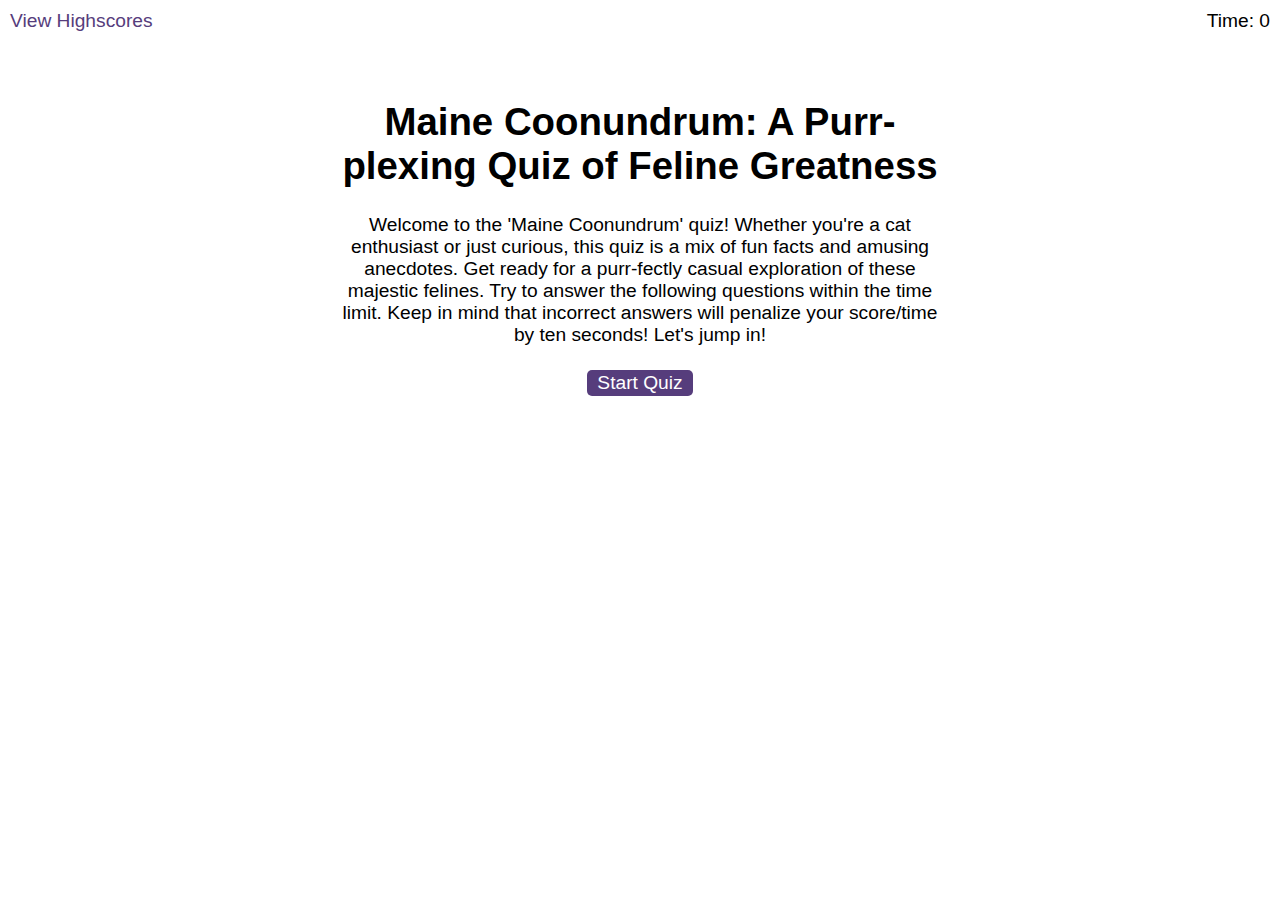
==== index.html @ fcfe4f9b "JS: questions added, start button programmed (with event listener) to trigger timer and load first q" ====
<!DOCTYPE html>
<html lang="en-gb">
  <head>
    <meta charset="UTF-8" />
    <meta name="viewport" content="width=device-width, initial-scale=1.0" />
    <meta http-equiv="X-UA-Compatible" content="ie=edge" />
    <title>Maine Coonundrum Quiz</title>

    <link rel="stylesheet" href="./assets/css/styles.css" />
  </head>

  <body>
    <div class="scores"><a href="./assets/pages/highscores.html">View Highscores</a></div>

    <div class="timer">Time: <span id="time">0</span></div>

    <div class="wrapper">
      <div id="start-screen" class="start">
        <h1>Maine Coonundrum: A Purr-plexing Quiz of Feline Greatness</h1>
        <p>
          Welcome to the 'Maine Coonundrum' quiz! Whether you're a cat enthusiast or just curious, this quiz is a mix of fun facts and amusing anecdotes. Get ready for a purr-fectly casual exploration of these majestic felines. Try to answer the following questions within the time limit. Keep in mind that incorrect answers will penalize your score/time by ten seconds! Let's jump in!
        </p>
        <button id="start">Start Quiz</button>
      </div>

      <div id="questions" class="hide">
        <h2 id="question-title"></h2>
        <div id="choices" class="choices"></div>
      </div>

      <div id="end-screen" class="hide">
        <h2>All done!</h2>
        <p>Your final score is <span id="final-score"></span>.</p>
        <p>
          Enter initials: <input type="text" id="initials" max="3" />
          <button id="submit">Submit</button>
        </p>
      </div>

      <div id="feedback" class="feedback hide"></div>
    </div>

    <script src="./assets/js/questions.js"></script>
    <script src="./assets/js/logic.js"></script>
  </body>
</html>
---- assets/css/styles.css ----
:root {
  --button-link-color: #563d7c;
  --button-link-hover: #8570a5;
}

body {
  font-family: Arial;
  font-size: 120%;
}

a {
  color: var(--button-link-color);
  text-decoration: none;
  transition: color 0.1s;
}

a:hover {
  color: var(--button-link-hover);
}

button {
  display: inline-block;
  margin: 5px;
  cursor: pointer;
  font-size: 100%;
  background-color: var(--button-link-color);
  border-radius: 5px;
  padding: 2px 10px;
  color: white;
  border: 0;
  transition: background-color 0.1s;
}

button:hover {
  background-color: var(--button-link-hover);
}

.choices button {
  display: block;
}

input[type="text"] {
  font-size: 100%;
}

ol {
  padding-left: 0px;
  max-height: 400px;
  overflow: auto;
}

li {
  padding: 5px;
  list-style: decimal inside none;
}

li:nth-child(odd) {
  background-color: #f3edfc;
}

.wrapper {
  margin: 100px auto 0 auto;
  max-width: 600px;
}

.hide {
  display: none;
}

.show {
  display: block;
}

.start {
  text-align: center;
}

.scores {
  position: absolute;
  top: 10px;
  left: 10px;
}

.feedback {
  font-style: italic;
  font-size: 120%;
  margin-top: 20px;
  padding-top: 10px;
  color: gray;
  border-top: 2px solid #ccc;
}

.timer {
  position: absolute;
  top: 10px;
  right: 10px;
}
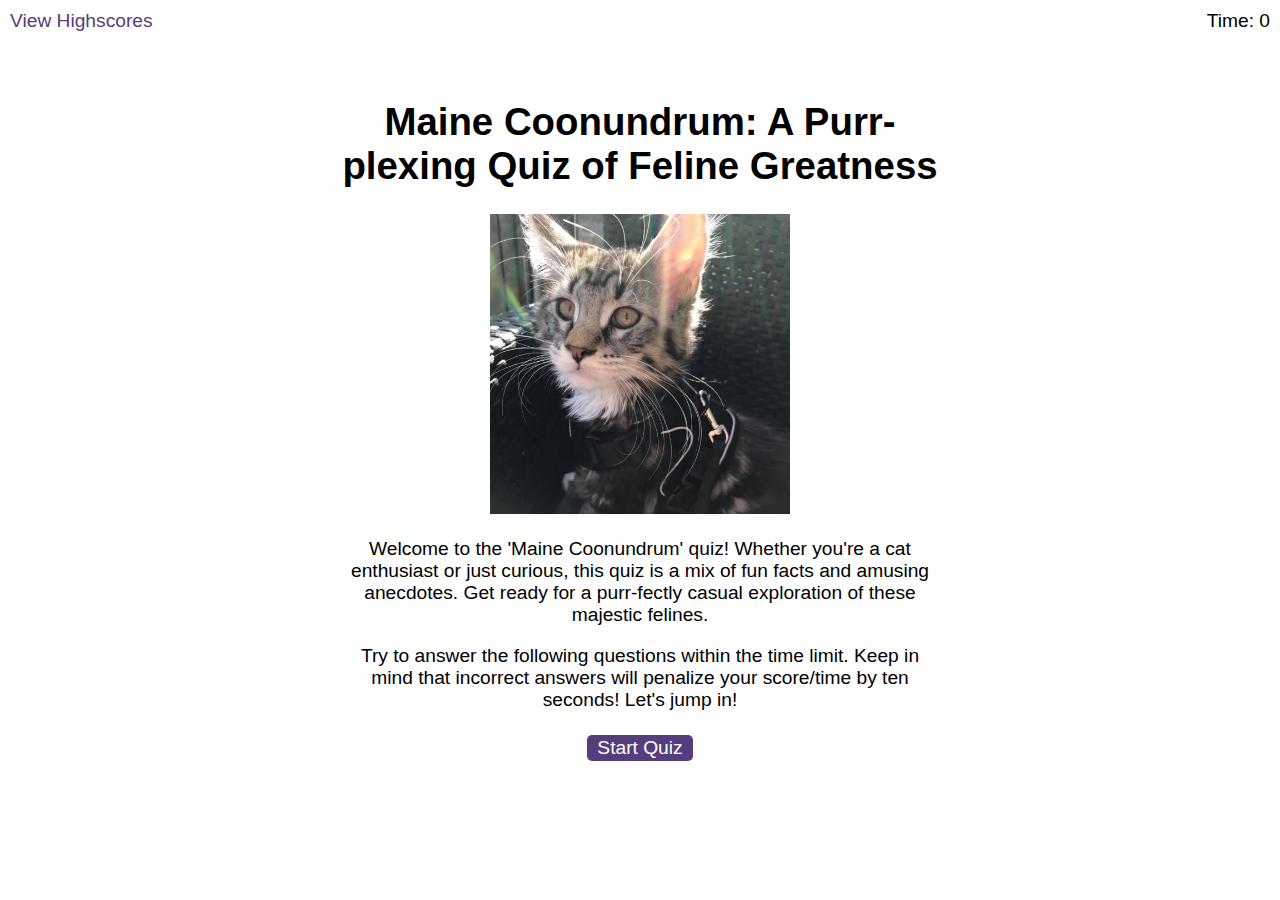
==== commit 3bad14d0: "added images" ====
--- a/index.html
+++ b/index.html
@@ -17,8 +17,12 @@
     <div class="wrapper">
       <div id="start-screen" class="start">
         <h1>Maine Coonundrum: A Purr-plexing Quiz of Feline Greatness</h1>
+        <img src="./assets/images/cats (1).jpg" alt="Picture of a Maine Coon cat" height="300px" width="300px" />
         <p>
-          Welcome to the 'Maine Coonundrum' quiz! Whether you're a cat enthusiast or just curious, this quiz is a mix of fun facts and amusing anecdotes. Get ready for a purr-fectly casual exploration of these majestic felines. Try to answer the following questions within the time limit. Keep in mind that incorrect answers will penalize your score/time by ten seconds! Let's jump in!
+          Welcome to the 'Maine Coonundrum' quiz! Whether you're a cat enthusiast or just curious, this quiz is a mix of fun facts and amusing anecdotes. Get ready for a purr-fectly casual exploration of these majestic felines.
+        </p>
+        <p>
+          Try to answer the following questions within the time limit. Keep in mind that incorrect answers will penalize your score/time by ten seconds! Let's jump in!
         </p>
         <button id="start">Start Quiz</button>
       </div>
--- a/assets/css/styles.css
+++ b/assets/css/styles.css
@@ -94,4 +94,4 @@
   position: absolute;
   top: 10px;
   right: 10px;
-}
+}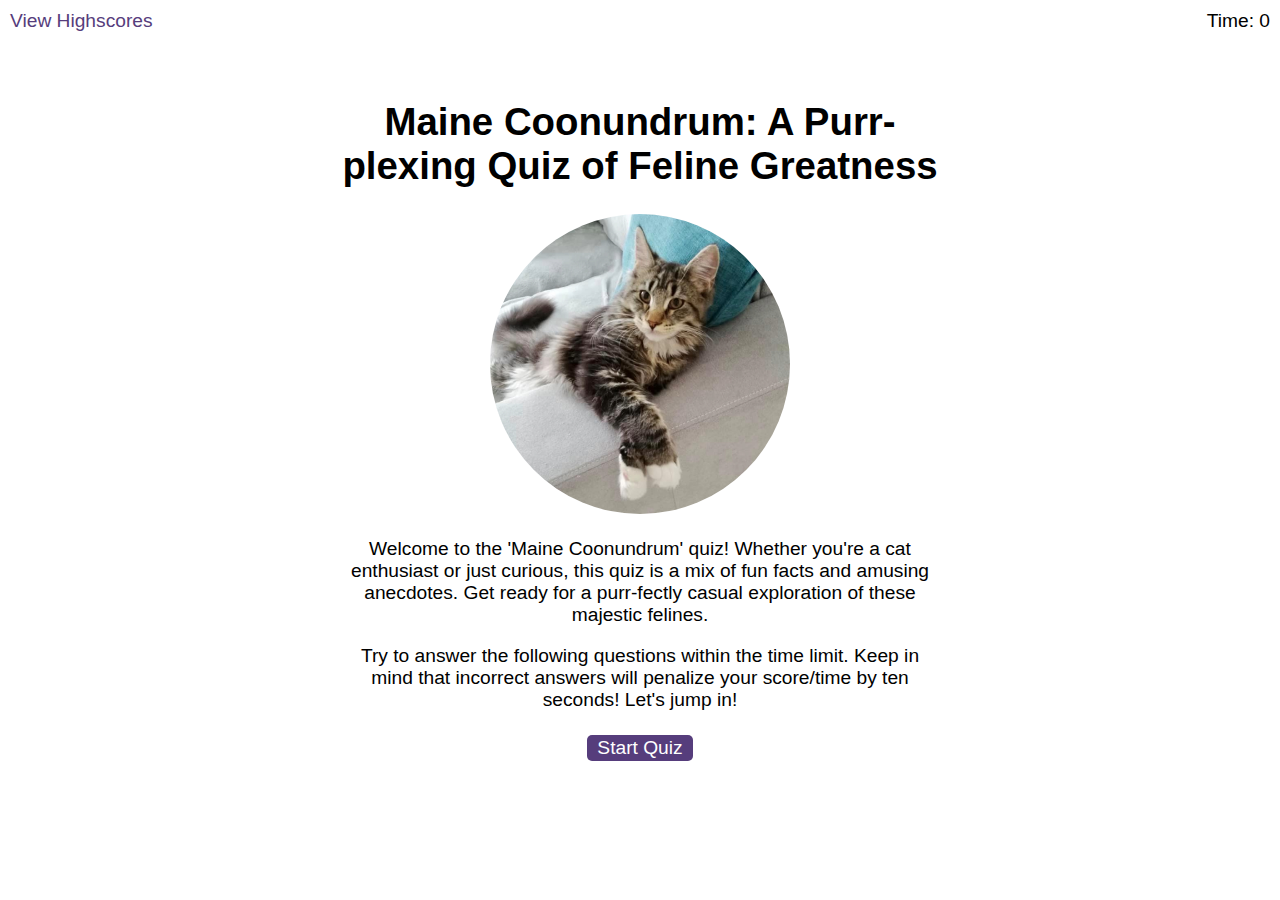
==== commit a52fa405: "restructured functions, fixed bugs throughout" ====
--- a/index.html
+++ b/index.html
@@ -6,7 +6,10 @@
     <meta http-equiv="X-UA-Compatible" content="ie=edge" />
     <title>Maine Coonundrum Quiz</title>
 
+    <!-- stylesheet references -->
     <link rel="stylesheet" href="./assets/css/styles.css" />
+    <!-- credit to https://www.favicon.cc/?action=icon&file_id=910289 for favicon -->
+    <link href="./assets/images/favicon.ico" rel="icon" type="image/x-icon">
   </head>
 
   <body>
@@ -17,7 +20,8 @@
     <div class="wrapper">
       <div id="start-screen" class="start">
         <h1>Maine Coonundrum: A Purr-plexing Quiz of Feline Greatness</h1>
-        <img src="./assets/images/cats (1).jpg" alt="Picture of a Maine Coon cat" height="300px" width="300px" />
+        <!-- cat photo -->
+        <img src="./assets/images/cats/cats (5).jpg" class="image" alt="Picture of a Maine Coon cat" height="300px" width="300px" />
         <p>
           Welcome to the 'Maine Coonundrum' quiz! Whether you're a cat enthusiast or just curious, this quiz is a mix of fun facts and amusing anecdotes. Get ready for a purr-fectly casual exploration of these majestic felines.
         </p>
@@ -28,6 +32,8 @@
       </div>
 
       <div id="questions" class="hide">
+        <!-- randomly generated cat photo -->
+        <img src="" id="image" class="image" alt="Picture of a Maine Coon cat" height="300px" width="300px" />
         <h2 id="question-title"></h2>
         <div id="choices" class="choices"></div>
       </div>
--- a/assets/css/styles.css
+++ b/assets/css/styles.css
@@ -94,4 +94,9 @@
   position: absolute;
   top: 10px;
   right: 10px;
+}
+
+/* Apply border radius to round images */
+.image {
+  border-radius: 50%;
 }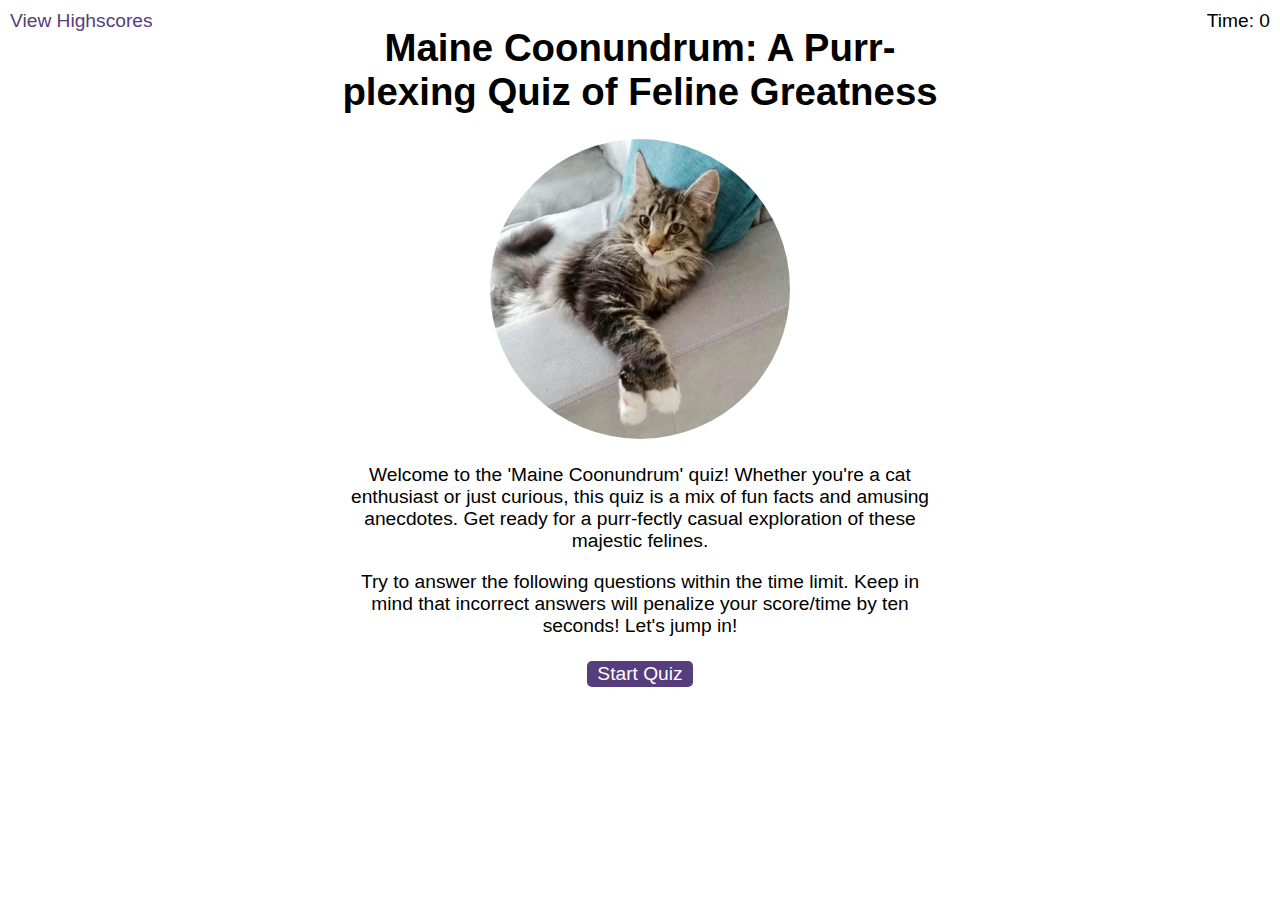
==== commit 0dc911ec: "added highscores functionality - highscores are now successfully recorded and displayed, users can s" ====
--- a/index.html
+++ b/index.html
@@ -13,7 +13,7 @@
   </head>
 
   <body>
-    <div class="scores"><a href="./assets/pages/highscores.html">View Highscores</a></div>
+    <div id="highscores-link" class="scores"><a href="./assets/pages/highscores.html">View Highscores</a></div>
 
     <div class="timer">Time: <span id="time">0</span></div>
 
@@ -52,5 +52,17 @@
 
     <script src="./assets/js/questions.js"></script>
     <script src="./assets/js/logic.js"></script>
+
+    <script>
+const highscoresLink = document.getElementById('highscores-link');
+
+highscoresLink.addEventListener('click', function (event) {
+  // prevent the default behavior of the link
+  event.preventDefault();
+
+  // redirect to the highscores page
+  window.location.href = './assets/pages/highscores.html';
+});
+    </script>
   </body>
 </html>
--- a/assets/css/styles.css
+++ b/assets/css/styles.css
@@ -59,8 +59,9 @@
 }
 
 .wrapper {
-  margin: 100px auto 0 auto;
+  margin: auto;
   max-width: 600px;
+  text-align: center;
 }
 
 .hide {
